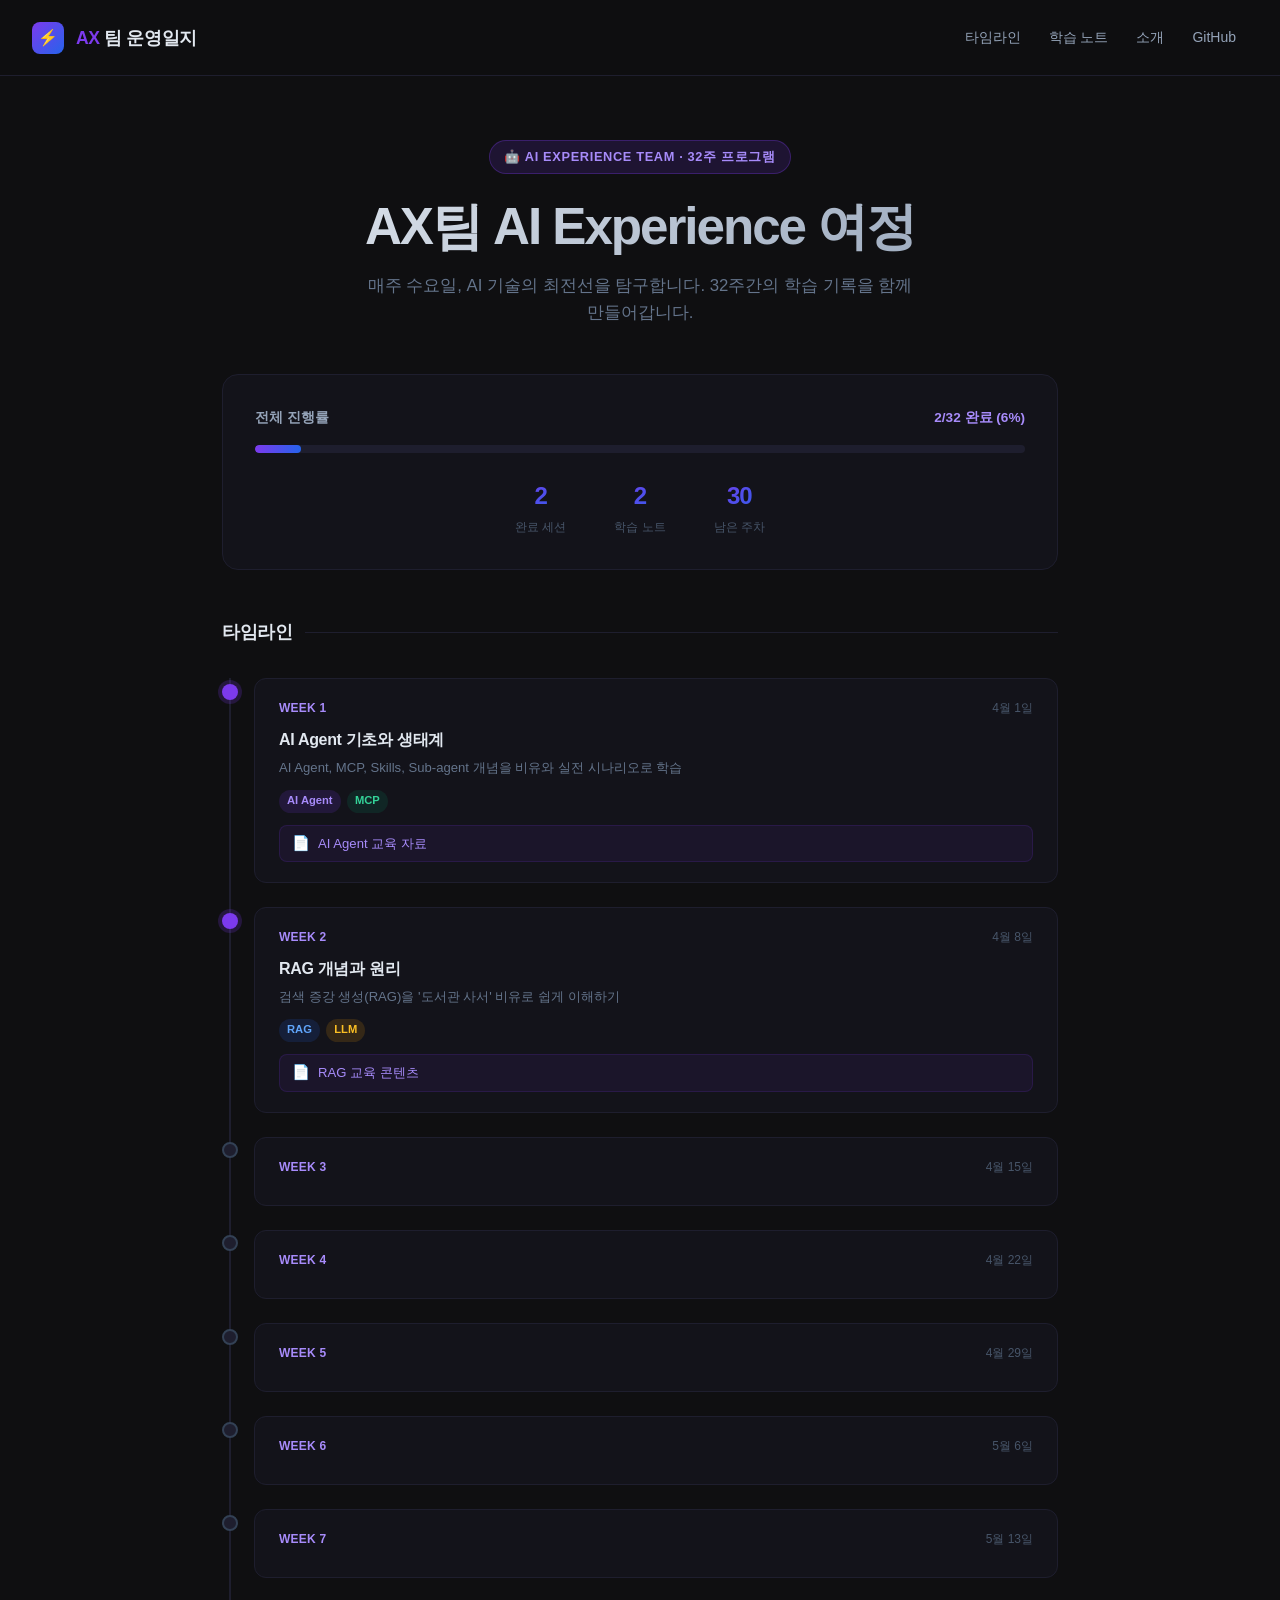
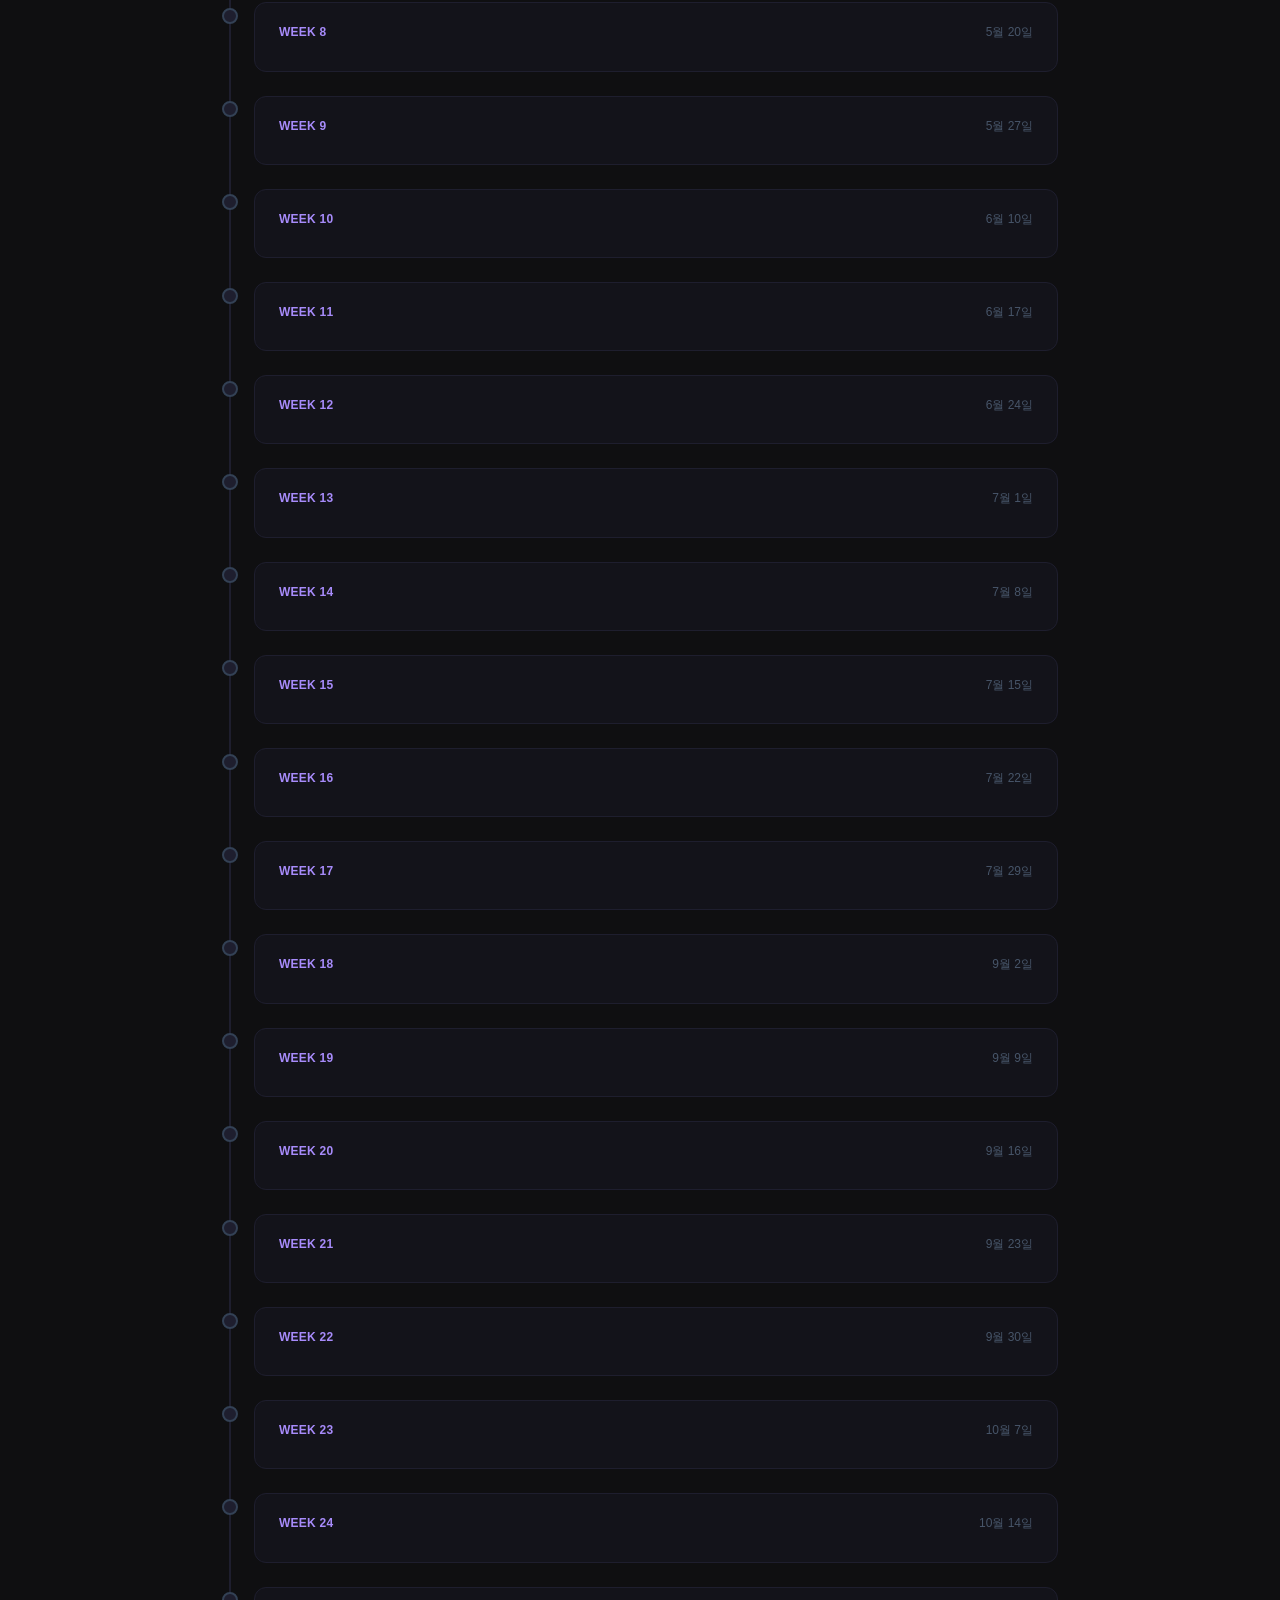
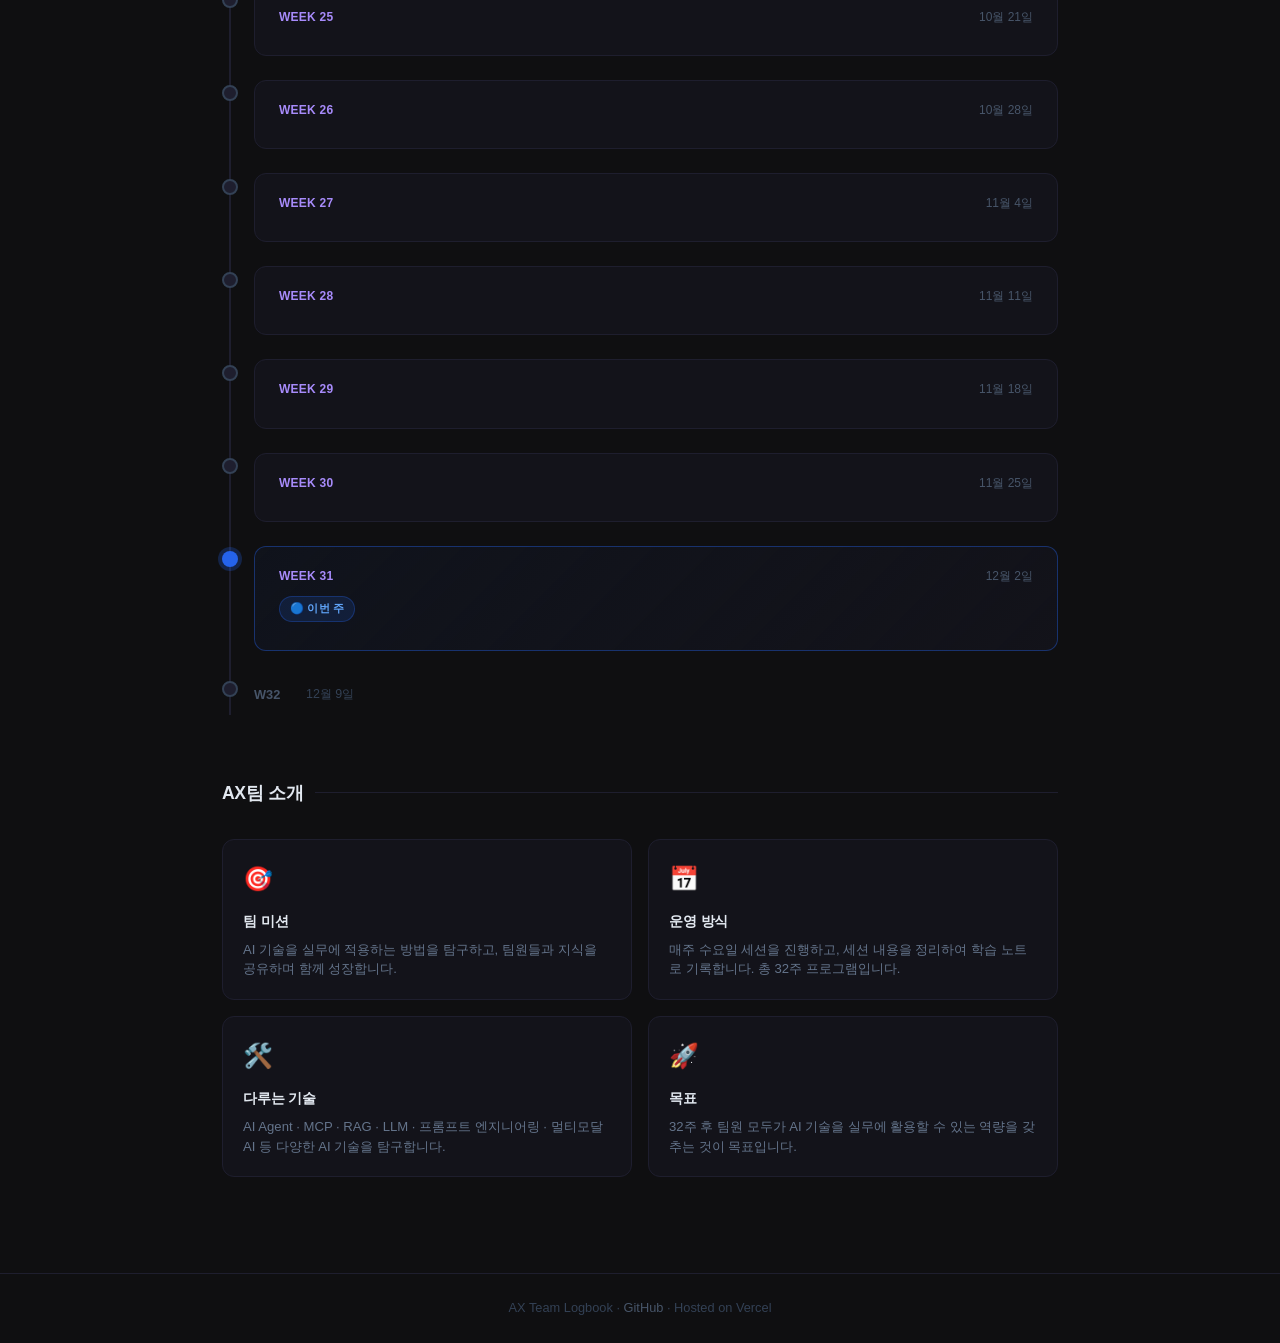
==== index.html @ 59614849 "AX팀 운영일지 - 32주 AI Experience 프로그램" ====
<!DOCTYPE html>
<html lang="ko">
<head>
  <meta charset="UTF-8" />
  <meta name="viewport" content="width=device-width, initial-scale=1.0" />

  <!-- Primary Meta Tags -->
  <title>AX팀 운영일지 | AI Experience Team</title>
  <meta name="title" content="AX팀 운영일지 | AI Experience Team" />
  <meta name="description" content="32주간의 AI 기술 탐구 여정. 매주 수요일, AI Agent, MCP, RAG, LLM 등 AI 기술의 최전선을 탐구합니다." />
  <meta name="keywords" content="AI, Agent, MCP, RAG, LLM, AI Experience Team, AX팀, 운영일지, 세션, 학습노트, 인공지능" />
  <meta name="author" content="AX Team" />
  <meta name="robots" content="index, follow" />
  <link rel="canonical" href="https://ax-team-logbook.vercel.app/" />

  <!-- Open Graph / Facebook -->
  <meta property="og:type" content="website" />
  <meta property="og:url" content="https://ax-team-logbook.vercel.app/" />
  <meta property="og:title" content="AX팀 운영일지 | AI Experience Team" />
  <meta property="og:description" content="32주간의 AI 기술 탐구 여정. 매주 수요일, AI Agent, MCP, RAG, LLM 등 AI 기술의 최전선을 탐구합니다." />
  <meta property="og:image" content="https://ax-team-logbook.vercel.app/og-image.png" />
  <meta property="og:site_name" content="AX팀 운영일지" />
  <meta property="og:locale" content="ko_KR" />

  <!-- Twitter -->
  <meta name="twitter:card" content="summary_large_image" />
  <meta name="twitter:url" content="https://ax-team-logbook.vercel.app/" />
  <meta name="twitter:title" content="AX팀 운영일지 | AI Experience Team" />
  <meta name="twitter:description" content="32주간의 AI 기술 탐구 여정. 매주 수요일, AI Agent, MCP, RAG, LLM 등 AI 기술의 최전선을 탐구합니다." />
  <meta name="twitter:image" content="https://ax-team-logbook.vercel.app/og-image.png" />

  <!-- Additional SEO -->
  <meta name="theme-color" content="#7c3aed" />
  <link rel="icon" type="image/png" sizes="32x32" href="/favicon-32x32.png" />
  <link rel="icon" type="image/png" sizes="16x16" href="/favicon-16x16.png" />
  <link rel="apple-touch-icon" sizes="180x180" href="/apple-touch-icon.png" />
  <link rel="manifest" href="/site.webmanifest" />

  <!-- Structured Data (JSON-LD) -->
  <script type="application/ld+json">
  {
    "@context": "https://schema.org",
    "@type": "WebSite",
    "name": "AX팀 운영일지",
    "alternateName": "AX Team Logbook",
    "url": "https://ax-team-logbook.vercel.app/",
    "description": "32주간의 AI 기술 탐구 여정. 매주 수요일, AI 기술의 최전선을 탐구합니다.",
    "inLanguage": "ko",
    "publisher": {
      "@type": "Organization",
      "name": "AX Team",
      "url": "https://ax-team-logbook.vercel.app/"
    }
  }
  </script>

  <script type="application/ld+json">
  {
    "@context": "https://schema.org",
    "@type": "Blog",
    "name": "AX팀 운영일지",
    "description": "32주간의 AI 기술 탐구 여정",
    "url": "https://ax-team-logbook.vercel.app/",
    "inLanguage": "ko",
    "blogPost": [
      {
        "@type": "BlogPosting",
        "headline": "AI Agent, MCP, Skills, Sub-agent 개념",
        "datePublished": "2026-04-01",
        "description": "비유와 실전 시나리오로 배우는 AI 에이전트 생태계",
        "url": "https://ax-team-logbook.vercel.app/week-1/ai-agent-guide",
        "keywords": "AI Agent, MCP, Skills, Sub-agent"
      },
      {
        "@type": "BlogPosting",
        "headline": "RAG (검색 증강 생성) 개념과 원리",
        "datePublished": "2026-04-08",
        "description": "도서관 사서 비유로 풀어보는 검색 증강 생성의 모든 것",
        "url": "https://ax-team-logbook.vercel.app/week-2/rag-guide",
        "keywords": "RAG, 검색증강생성, AI, LLM"
      }
    ]
  }
  </script>

  <!-- Preconnect to external domains for performance -->
  <link rel="preconnect" href="https://fonts.googleapis.com">
  <link rel="preconnect" href="https://fonts.gstatic.com" crossorigin>

  <!-- External Stylesheet -->
  <link rel="stylesheet" href="/styles.css">

  <!-- Weeks Data -->
  <script src="/data/weeks.js"></script>
</head>
<body>

  <header>
    <a href="/" class="logo">
      <div class="logo-icon">⚡</div>
      <span class="logo-text"><span>AX</span> 팀 운영일지</span>
    </a>
    <nav>
      <a href="#timeline">타임라인</a>
      <a href="study-notes.html">학습 노트</a>
      <a href="#about">소개</a>
      <a href="https://github.com/parkarck/ax-team-logbook" target="_blank" rel="noopener">GitHub</a>
    </nav>
  </header>

  <div class="hero">
    <div class="hero-badge">
      🤖 AI Experience Team · 32주 프로그램
    </div>
    <h1>AX팀 AI Experience 여정</h1>
    <p>매주 수요일, AI 기술의 최전선을 탐구합니다. 32주간의 학습 기록을 함께 만들어갑니다.</p>
  </div>

  <!-- Progress -->
  <div class="progress-section">
    <div class="progress-card">
      <div class="progress-header">
        <span class="progress-label">전체 진행률</span>
        <span class="progress-count" id="progressText">0/32 완료</span>
      </div>
      <div class="progress-bar">
        <div class="progress-fill" id="progressFill" style="width: 0%"></div>
      </div>
      <div class="progress-stats">
        <div class="stat">
          <div class="stat-number" id="statCompleted">0</div>
          <div class="stat-label">완료 세션</div>
        </div>
        <div class="stat">
          <div class="stat-number" id="statNotes">0</div>
          <div class="stat-label">학습 노트</div>
        </div>
        <div class="stat">
          <div class="stat-number" id="statRemaining">32</div>
          <div class="stat-label">남은 주차</div>
        </div>
      </div>
    </div>
  </div>

  <main>
    <div id="timeline" class="section-header">
      <h2>타임라인</h2>
      <div class="section-divider"></div>
    </div>

    <div class="timeline" id="timelineContainer">
      <!-- JS로 동적 렌더링 -->
    </div>

    <div id="about" class="section-header" style="margin-top: 4rem;">
      <h2>AX팀 소개</h2>
      <div class="section-divider"></div>
    </div>

    <div class="about-grid">
      <div class="about-card">
        <div class="about-card-icon">🎯</div>
        <h3>팀 미션</h3>
        <p>AI 기술을 실무에 적용하는 방법을 탐구하고, 팀원들과 지식을 공유하며 함께 성장합니다.</p>
      </div>
      <div class="about-card">
        <div class="about-card-icon">📅</div>
        <h3>운영 방식</h3>
        <p>매주 수요일 세션을 진행하고, 세션 내용을 정리하여 학습 노트로 기록합니다. 총 32주 프로그램입니다.</p>
      </div>
      <div class="about-card">
        <div class="about-card-icon">🛠️</div>
        <h3>다루는 기술</h3>
        <p>AI Agent · MCP · RAG · LLM · 프롬프트 엔지니어링 · 멀티모달 AI 등 다양한 AI 기술을 탐구합니다.</p>
      </div>
      <div class="about-card">
        <div class="about-card-icon">🚀</div>
        <h3>목표</h3>
        <p>32주 후 팀원 모두가 AI 기술을 실무에 활용할 수 있는 역량을 갖추는 것이 목표입니다.</p>
      </div>
    </div>
  </main>

  <footer>
    <p>
      AX Team Logbook &middot;
      <a href="https://github.com/parkarck/ax-team-logbook" target="_blank" rel="noopener">GitHub</a>
      &middot; Hosted on Vercel
    </p>
  </footer>

  <script>
    (function() {
      const today = new Date();
      today.setHours(0, 0, 0, 0);

      const TAG_CLASSES = {
        'AI Agent': 'tag-ai',
        'MCP': 'tag-mcp',
        'RAG': 'tag-rag',
        'LLM': 'tag-llm'
      };

      function getWeekStatus(week) {
        const weekDate = new Date(week.date + 'T00:00:00');
        const weekEnd = new Date(weekDate);
        weekEnd.setDate(weekEnd.getDate() + 6);

        if (week.contents && week.contents.length > 0) return 'completed';
        if (today >= weekDate && today <= weekEnd) return 'current';
        if (today > weekEnd) return 'past';
        return 'upcoming';
      }

      function formatDate(dateStr) {
        const d = new Date(dateStr + 'T00:00:00');
        const month = d.getMonth() + 1;
        const day = d.getDate();
        return `${month}월 ${day}일`;
      }

      function renderTimeline() {
        const container = document.getElementById('timelineContainer');
        let html = '';
        let completedCount = 0;
        let notesCount = 0;

        WEEKS_DATA.forEach(function(week) {
          const status = getWeekStatus(week);
          if (status === 'completed') {
            completedCount++;
            notesCount += week.contents.length;
          }

          if (status === 'completed' || status === 'current' || status === 'past') {
            html += renderFullCard(week, status);
          } else {
            html += renderMinimalCard(week);
          }
        });

        container.innerHTML = html;

        // Update progress
        const pct = Math.round((completedCount / 32) * 100);
        document.getElementById('progressFill').style.width = pct + '%';
        document.getElementById('progressText').textContent = completedCount + '/32 완료 (' + pct + '%)';
        document.getElementById('statCompleted').textContent = completedCount;
        document.getElementById('statNotes').textContent = notesCount;
        document.getElementById('statRemaining').textContent = 32 - completedCount;
      }

      function renderFullCard(week, status) {
        const dotClass = status === 'completed' ? 'timeline-dot-completed'
                       : status === 'current' ? 'timeline-dot-current'
                       : 'timeline-dot-upcoming';
        const cardClass = status === 'completed' ? 'timeline-card-completed'
                        : status === 'current' ? 'timeline-card-current'
                        : '';

        let tagsHtml = '';
        if (week.tags) {
          tagsHtml = '<div class="card-tags">';
          week.tags.forEach(function(tag) {
            const cls = TAG_CLASSES[tag] || 'tag-default';
            tagsHtml += '<span class="tag ' + cls + '">' + tag + '</span>';
          });
          tagsHtml += '</div>';
        }

        let contentsHtml = '';
        if (week.contents && week.contents.length > 0) {
          contentsHtml = '<div class="card-contents">';
          week.contents.forEach(function(c) {
            const href = c.htmlPath || c.path || '#';
            contentsHtml += '<a href="' + href + '" class="content-link">' +
              '<span class="content-link-icon">📄</span>' +
              c.title +
              '</a>';
          });
          contentsHtml += '</div>';
        }

        let currentBadge = '';
        if (status === 'current') {
          currentBadge = '<span class="current-badge">🔵 이번 주</span>';
        }

        const title = week.title || '';
        const desc = week.description || '';
        const hasContent = title || desc || (week.contents && week.contents.length > 0);

        return '<div class="timeline-item">' +
          '<div class="timeline-dot ' + dotClass + '"></div>' +
          '<div class="timeline-card ' + cardClass + '">' +
            '<div class="card-header">' +
              '<span class="card-week-label">WEEK ' + week.week + '</span>' +
              '<span class="card-date">' + formatDate(week.date) + '</span>' +
            '</div>' +
            (currentBadge ? '<div style="margin-bottom:0.5rem">' + currentBadge + '</div>' : '') +
            (title ? '<div class="card-title">' + title + '</div>' : '') +
            (desc ? '<div class="card-desc">' + desc + '</div>' : '') +
            tagsHtml +
            contentsHtml +
          '</div>' +
        '</div>';
      }

      function renderMinimalCard(week) {
        return '<div class="timeline-item">' +
          '<div class="timeline-dot timeline-dot-upcoming"></div>' +
          '<div class="timeline-upcoming-minimal">' +
            '<span class="upcoming-week">W' + week.week + '</span>' +
            '<span class="upcoming-date">' + formatDate(week.date) + '</span>' +
          '</div>' +
        '</div>';
      }

      renderTimeline();
    })();
  </script>

</body>
</html>
---- styles.css ----
/* AX팀 운영일지 - Main Stylesheet */
* { margin: 0; padding: 0; box-sizing: border-box; }

body {
  font-family: -apple-system, BlinkMacSystemFont, 'Segoe UI', 'Noto Sans KR', sans-serif;
  background: #0f0f11;
  color: #e2e8f0;
  line-height: 1.6;
  min-height: 100vh;
}

/* Header */
header {
  border-bottom: 1px solid #1e1e2e;
  padding: 1.25rem 2rem;
  display: flex;
  align-items: center;
  justify-content: space-between;
  position: sticky;
  top: 0;
  background: rgba(15, 15, 17, 0.92);
  backdrop-filter: blur(12px);
  z-index: 100;
}

.logo {
  display: flex;
  align-items: center;
  gap: 0.75rem;
  text-decoration: none;
  color: inherit;
}

.logo-icon {
  width: 32px;
  height: 32px;
  background: linear-gradient(135deg, #7c3aed, #2563eb);
  border-radius: 8px;
  display: flex;
  align-items: center;
  justify-content: center;
  font-size: 16px;
}

.logo-text {
  font-size: 1.1rem;
  font-weight: 700;
  letter-spacing: -0.02em;
}

.logo-text span {
  color: #7c3aed;
}

nav {
  display: flex;
  align-items: center;
  gap: 0.25rem;
}

nav a {
  color: #94a3b8;
  text-decoration: none;
  font-size: 0.875rem;
  padding: 0.4rem 0.75rem;
  border-radius: 6px;
  transition: all 0.2s;
}

nav a:hover {
  color: #e2e8f0;
  background: rgba(124, 58, 237, 0.1);
}

/* Hero */
.hero {
  max-width: 900px;
  margin: 4rem auto 3rem;
  padding: 0 2rem;
  text-align: center;
}

.hero-badge {
  display: inline-flex;
  align-items: center;
  gap: 0.5rem;
  background: rgba(124, 58, 237, 0.15);
  border: 1px solid rgba(124, 58, 237, 0.3);
  color: #a78bfa;
  font-size: 0.8rem;
  font-weight: 600;
  padding: 0.35rem 0.9rem;
  border-radius: 100px;
  margin-bottom: 1.5rem;
  letter-spacing: 0.05em;
  text-transform: uppercase;
}

.hero h1 {
  font-size: clamp(2rem, 5vw, 3.2rem);
  font-weight: 800;
  letter-spacing: -0.04em;
  line-height: 1.15;
  margin-bottom: 1rem;
  background: linear-gradient(135deg, #e2e8f0 0%, #94a3b8 100%);
  -webkit-background-clip: text;
  -webkit-text-fill-color: transparent;
  background-clip: text;
}

.hero p {
  font-size: 1.05rem;
  color: #64748b;
  max-width: 560px;
  margin: 0 auto 2rem;
}

/* Progress Section */
.progress-section {
  max-width: 900px;
  margin: 0 auto 3rem;
  padding: 0 2rem;
}

.progress-card {
  background: #13131a;
  border: 1px solid #1e1e2e;
  border-radius: 16px;
  padding: 2rem;
}

.progress-header {
  display: flex;
  justify-content: space-between;
  align-items: center;
  margin-bottom: 1rem;
}

.progress-label {
  font-size: 0.85rem;
  font-weight: 600;
  color: #94a3b8;
}

.progress-count {
  font-size: 0.85rem;
  font-weight: 700;
  color: #a78bfa;
}

.progress-bar {
  width: 100%;
  height: 8px;
  background: #1e1e2e;
  border-radius: 100px;
  overflow: hidden;
  margin-bottom: 1.5rem;
}

.progress-fill {
  height: 100%;
  background: linear-gradient(90deg, #7c3aed, #2563eb);
  border-radius: 100px;
  transition: width 0.6s ease;
}

.progress-stats {
  display: flex;
  justify-content: center;
  gap: 3rem;
}

.stat {
  text-align: center;
}

.stat-number {
  font-size: 1.5rem;
  font-weight: 800;
  letter-spacing: -0.04em;
  background: linear-gradient(135deg, #7c3aed, #2563eb);
  -webkit-background-clip: text;
  -webkit-text-fill-color: transparent;
  background-clip: text;
}

.stat-label {
  font-size: 0.75rem;
  color: #475569;
  margin-top: 0.15rem;
}

/* Content */
main {
  max-width: 900px;
  margin: 0 auto;
  padding: 0 2rem 6rem;
}

.section-header {
  display: flex;
  align-items: center;
  gap: 0.75rem;
  margin-bottom: 2rem;
}

.section-header h2 {
  font-size: 1.1rem;
  font-weight: 700;
  letter-spacing: -0.02em;
  white-space: nowrap;
}

.section-divider {
  flex: 1;
  height: 1px;
  background: #1e1e2e;
}

/* Timeline */
.timeline {
  position: relative;
  padding-left: 2rem;
}

.timeline::before {
  content: '';
  position: absolute;
  left: 7px;
  top: 0;
  bottom: 0;
  width: 2px;
  background: #1e1e2e;
}

.timeline-item {
  position: relative;
  padding-bottom: 1.5rem;
}

.timeline-item:last-child {
  padding-bottom: 0;
}

/* Timeline dot */
.timeline-dot {
  position: absolute;
  left: -2rem;
  top: 0.35rem;
  width: 16px;
  height: 16px;
  border-radius: 50%;
  z-index: 2;
  display: flex;
  align-items: center;
  justify-content: center;
}

.timeline-dot-completed {
  background: #7c3aed;
  box-shadow: 0 0 0 4px rgba(124, 58, 237, 0.2);
}

.timeline-dot-current {
  background: #2563eb;
  box-shadow: 0 0 0 4px rgba(37, 99, 235, 0.25);
  animation: pulse 2s ease-in-out infinite;
}

.timeline-dot-upcoming {
  background: #1e1e2e;
  border: 2px solid #334155;
}

@keyframes pulse {
  0%, 100% { box-shadow: 0 0 0 4px rgba(37, 99, 235, 0.25); }
  50% { box-shadow: 0 0 0 8px rgba(37, 99, 235, 0.1); }
}

/* Timeline content cards */
.timeline-card {
  background: #13131a;
  border: 1px solid #1e1e2e;
  border-radius: 12px;
  padding: 1.25rem 1.5rem;
  transition: all 0.2s;
  position: relative;
  overflow: hidden;
}

.timeline-card::before {
  content: '';
  position: absolute;
  inset: 0;
  background: linear-gradient(135deg, rgba(124, 58, 237, 0.04), transparent);
  opacity: 0;
  transition: opacity 0.2s;
  pointer-events: none;
}

.timeline-card-completed:hover {
  border-color: rgba(124, 58, 237, 0.4);
  transform: translateY(-1px);
}

.timeline-card-completed:hover::before {
  opacity: 1;
}

.timeline-card-current {
  border-color: rgba(37, 99, 235, 0.4);
  background: linear-gradient(135deg, rgba(37, 99, 235, 0.05), #13131a);
}

.timeline-card-upcoming {
  background: rgba(19, 19, 26, 0.5);
  border-color: rgba(30, 30, 46, 0.5);
}

/* Card header */
.card-header {
  display: flex;
  align-items: center;
  justify-content: space-between;
  margin-bottom: 0.5rem;
}

.card-week-label {
  font-size: 0.75rem;
  font-weight: 700;
  color: #a78bfa;
  letter-spacing: 0.02em;
}

.card-date {
  font-size: 0.75rem;
  color: #475569;
}

.card-title {
  font-size: 1rem;
  font-weight: 600;
  letter-spacing: -0.02em;
  margin-bottom: 0.3rem;
}

.card-desc {
  font-size: 0.82rem;
  color: #64748b;
  margin-bottom: 0.75rem;
}

.card-tags {
  display: flex;
  gap: 0.4rem;
  margin-bottom: 0.75rem;
}

.tag {
  font-size: 0.7rem;
  padding: 0.15rem 0.5rem;
  border-radius: 100px;
  font-weight: 600;
}

.tag-ai { background: rgba(124, 58, 237, 0.15); color: #a78bfa; }
.tag-rag { background: rgba(37, 99, 235, 0.15); color: #60a5fa; }
.tag-mcp { background: rgba(5, 150, 105, 0.15); color: #34d399; }
.tag-llm { background: rgba(245, 158, 11, 0.15); color: #fbbf24; }
.tag-default { background: rgba(100, 116, 139, 0.15); color: #94a3b8; }

/* Content links */
.card-contents {
  display: flex;
  flex-direction: column;
  gap: 0.4rem;
}

.content-link {
  display: inline-flex;
  align-items: center;
  gap: 0.5rem;
  font-size: 0.82rem;
  font-weight: 500;
  color: #a78bfa;
  text-decoration: none;
  padding: 0.4rem 0.75rem;
  background: rgba(124, 58, 237, 0.08);
  border: 1px solid rgba(124, 58, 237, 0.15);
  border-radius: 8px;
  transition: all 0.15s;
}

.content-link:hover {
  background: rgba(124, 58, 237, 0.15);
  border-color: rgba(124, 58, 237, 0.3);
  transform: translateX(2px);
}

.content-link-icon {
  font-size: 0.9rem;
}

/* Current week badge */
.current-badge {
  display: inline-flex;
  align-items: center;
  gap: 0.3rem;
  font-size: 0.7rem;
  font-weight: 700;
  color: #60a5fa;
  background: rgba(37, 99, 235, 0.15);
  border: 1px solid rgba(37, 99, 235, 0.3);
  padding: 0.2rem 0.6rem;
  border-radius: 100px;
  letter-spacing: 0.03em;
}

/* Upcoming minimal card */
.timeline-upcoming-minimal {
  display: flex;
  align-items: center;
  gap: 0.75rem;
  padding: 0.6rem 0;
}

.upcoming-week {
  font-size: 0.8rem;
  font-weight: 600;
  color: #475569;
  min-width: 2.5rem;
}

.upcoming-date {
  font-size: 0.78rem;
  color: #334155;
}

/* About section */
.about-grid {
  display: grid;
  grid-template-columns: 1fr 1fr;
  gap: 1rem;
  margin-top: 0.5rem;
}

.about-card {
  background: #13131a;
  border: 1px solid #1e1e2e;
  border-radius: 12px;
  padding: 1.25rem;
}

.about-card-icon {
  font-size: 1.5rem;
  margin-bottom: 0.75rem;
}

.about-card h3 {
  font-size: 0.9rem;
  font-weight: 700;
  margin-bottom: 0.4rem;
  letter-spacing: -0.01em;
}

.about-card p {
  font-size: 0.82rem;
  color: #64748b;
  line-height: 1.5;
}

/* Footer */
footer {
  border-top: 1px solid #1e1e2e;
  padding: 1.5rem 2rem;
  text-align: center;
  color: #334155;
  font-size: 0.8rem;
}

footer a {
  color: #475569;
  text-decoration: none;
  transition: color 0.2s;
}

footer a:hover { color: #94a3b8; }

/* Responsive */
@media (max-width: 640px) {
  header {
    padding: 1rem 1.25rem;
  }

  nav a {
    font-size: 0.8rem;
    padding: 0.3rem 0.5rem;
  }

  .hero {
    margin: 3rem auto 2rem;
    padding: 0 1.25rem;
  }

  .progress-section {
    padding: 0 1.25rem;
  }

  .progress-stats {
    gap: 1.5rem;
  }

  main {
    padding: 0 1.25rem 4rem;
  }

  .timeline {
    padding-left: 1.75rem;
  }

  .about-grid {
    grid-template-columns: 1fr;
  }
}
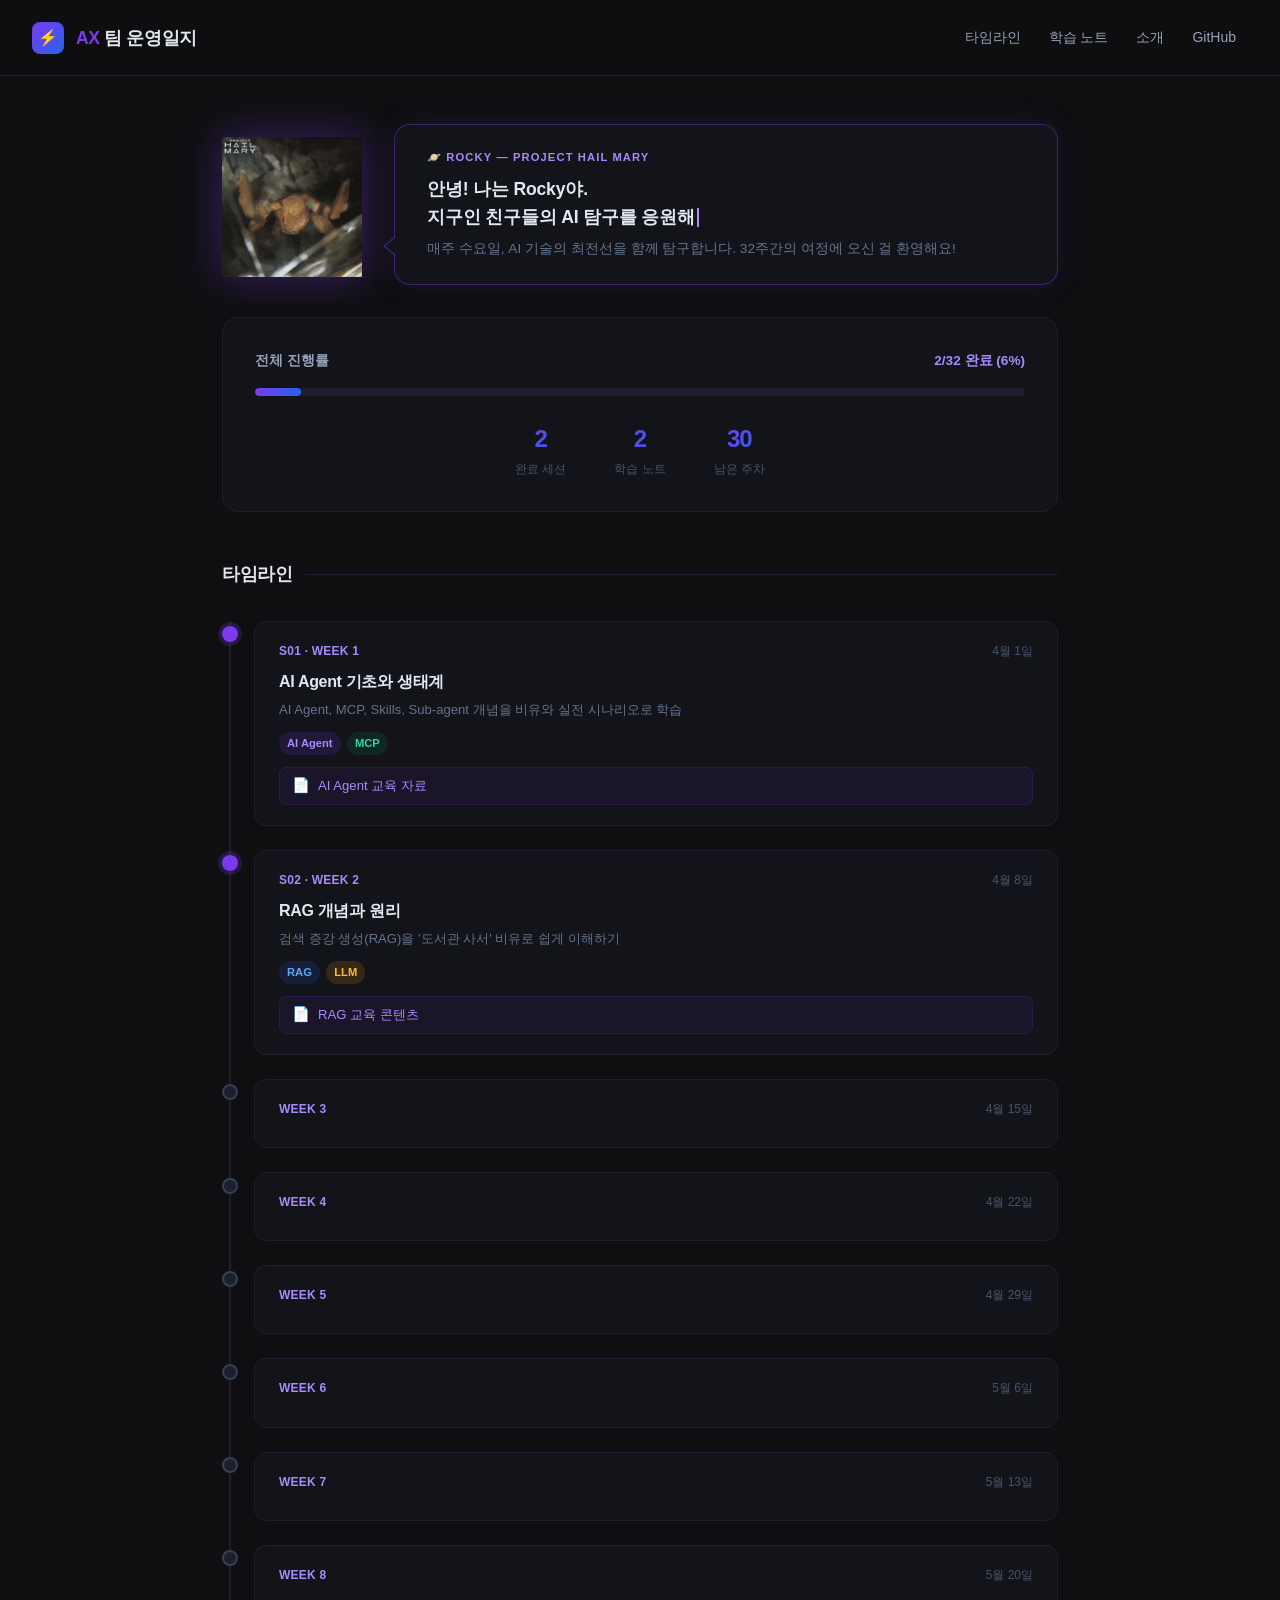
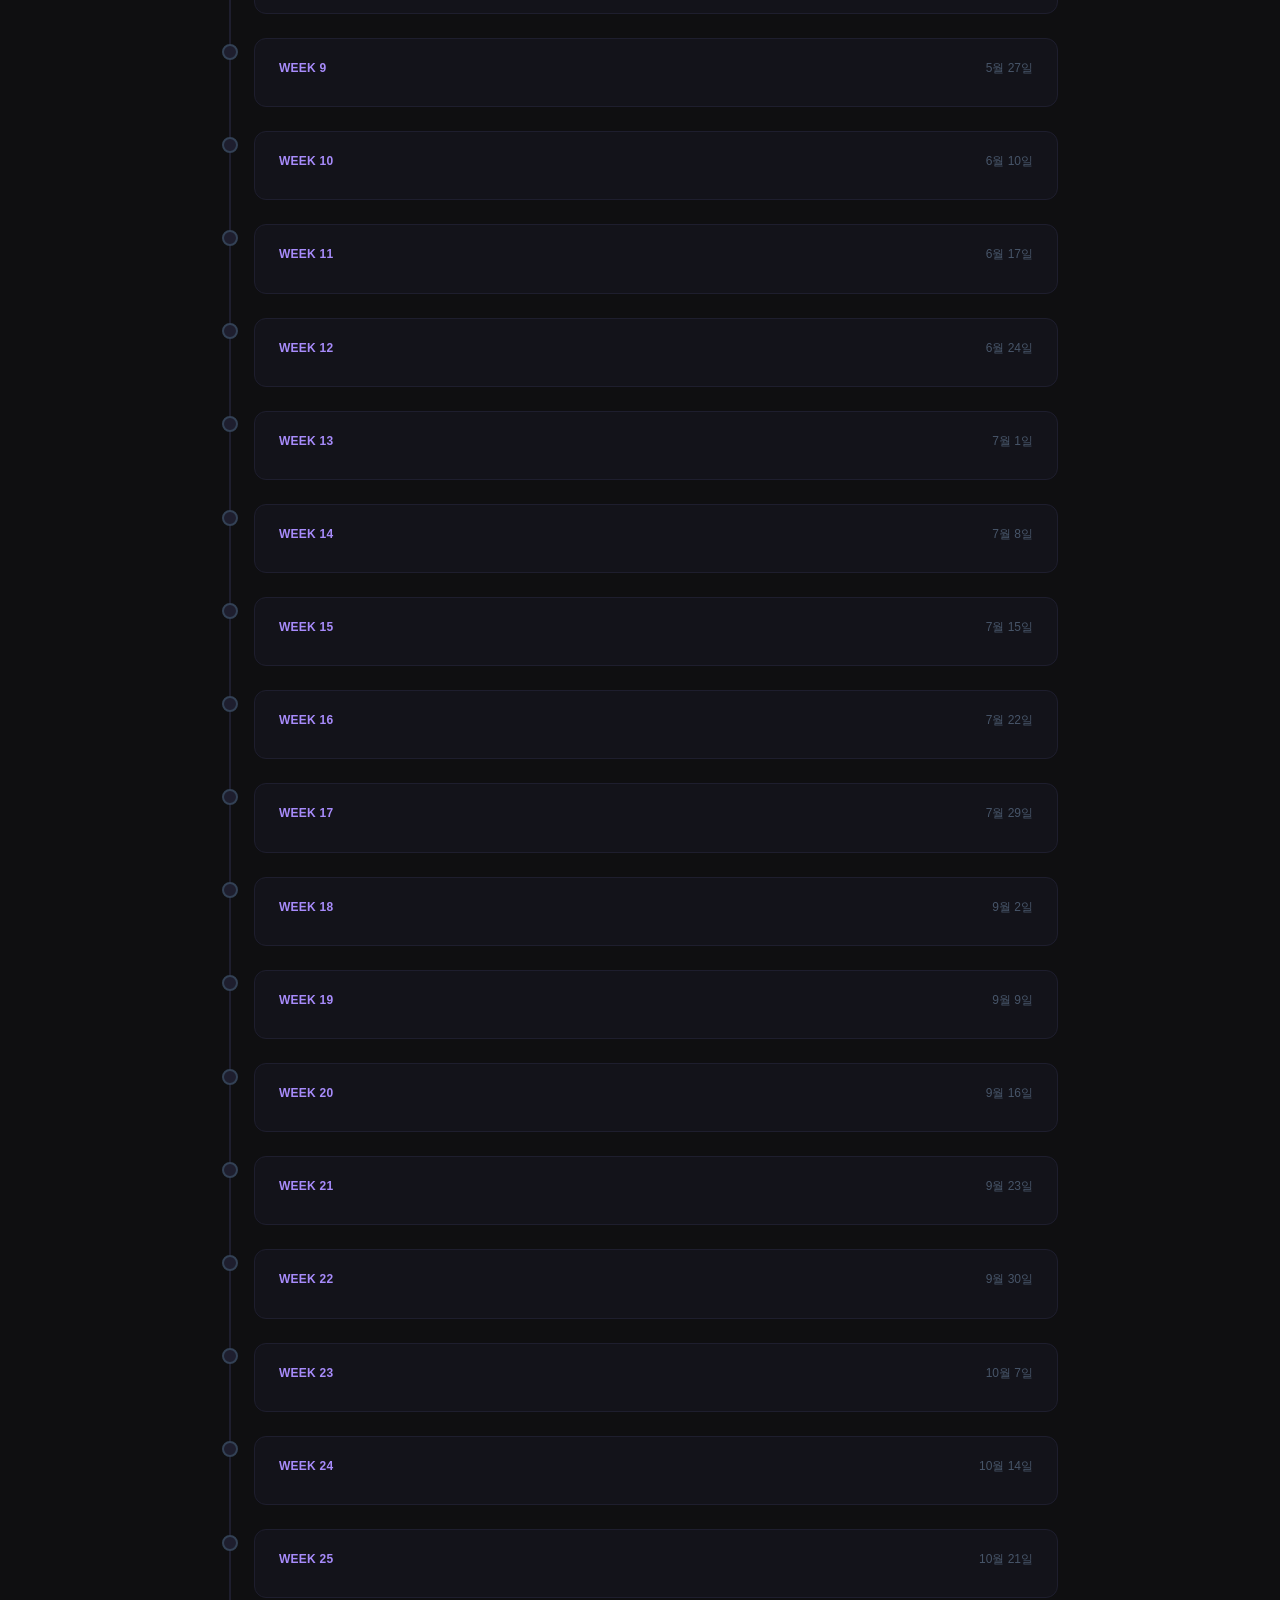
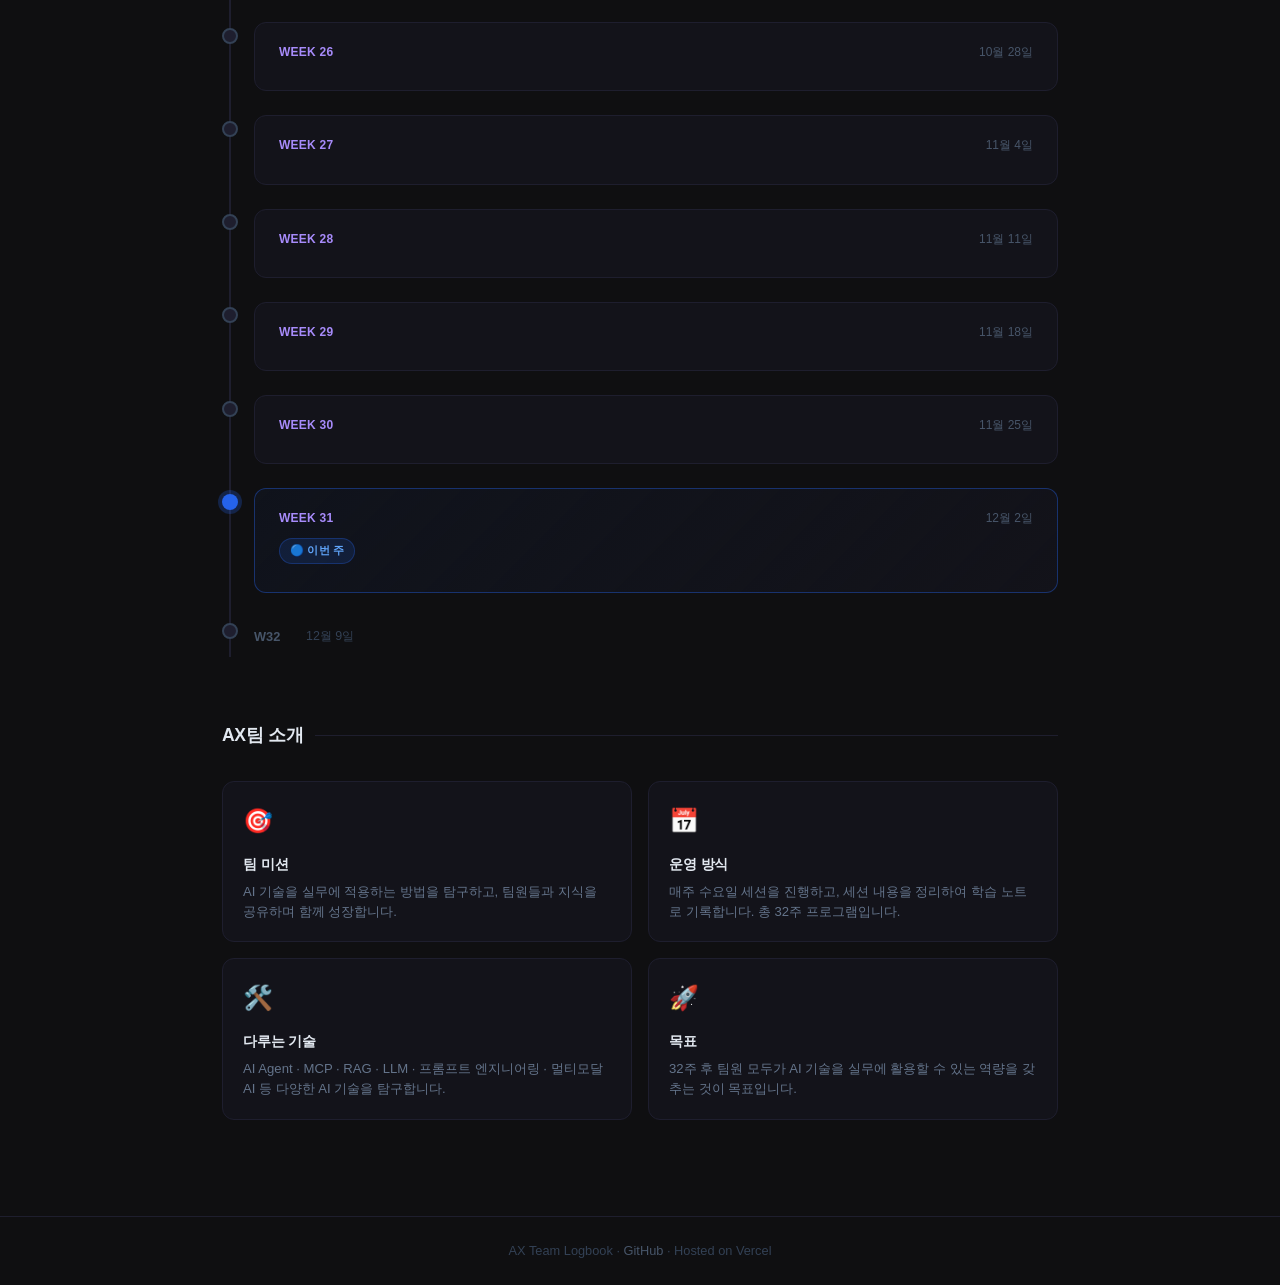
==== commit 18064020: "feat: Add Rocky hero section with typewriter effect and fix session numbering - Add Rocky character " ====
--- a/index.html
+++ b/index.html
@@ -1,97 +1,145 @@
 <!DOCTYPE html>
+<!-- AX팀 운영일지 v2 -->
 <html lang="ko">
 <head>
   <meta charset="UTF-8" />
   <meta name="viewport" content="width=device-width, initial-scale=1.0" />
-
-  <!-- Primary Meta Tags -->
   <title>AX팀 운영일지 | AI Experience Team</title>
-  <meta name="title" content="AX팀 운영일지 | AI Experience Team" />
   <meta name="description" content="32주간의 AI 기술 탐구 여정. 매주 수요일, AI Agent, MCP, RAG, LLM 등 AI 기술의 최전선을 탐구합니다." />
-  <meta name="keywords" content="AI, Agent, MCP, RAG, LLM, AI Experience Team, AX팀, 운영일지, 세션, 학습노트, 인공지능" />
-  <meta name="author" content="AX Team" />
-  <meta name="robots" content="index, follow" />
+  <meta name="theme-color" content="#7c3aed" />
   <link rel="canonical" href="https://ax-team-logbook.vercel.app/" />
-
-  <!-- Open Graph / Facebook -->
-  <meta property="og:type" content="website" />
-  <meta property="og:url" content="https://ax-team-logbook.vercel.app/" />
-  <meta property="og:title" content="AX팀 운영일지 | AI Experience Team" />
-  <meta property="og:description" content="32주간의 AI 기술 탐구 여정. 매주 수요일, AI Agent, MCP, RAG, LLM 등 AI 기술의 최전선을 탐구합니다." />
-  <meta property="og:image" content="https://ax-team-logbook.vercel.app/og-image.png" />
-  <meta property="og:site_name" content="AX팀 운영일지" />
-  <meta property="og:locale" content="ko_KR" />
-
-  <!-- Twitter -->
-  <meta name="twitter:card" content="summary_large_image" />
-  <meta name="twitter:url" content="https://ax-team-logbook.vercel.app/" />
-  <meta name="twitter:title" content="AX팀 운영일지 | AI Experience Team" />
-  <meta name="twitter:description" content="32주간의 AI 기술 탐구 여정. 매주 수요일, AI Agent, MCP, RAG, LLM 등 AI 기술의 최전선을 탐구합니다." />
-  <meta name="twitter:image" content="https://ax-team-logbook.vercel.app/og-image.png" />
-
-  <!-- Additional SEO -->
-  <meta name="theme-color" content="#7c3aed" />
-  <link rel="icon" type="image/png" sizes="32x32" href="/favicon-32x32.png" />
-  <link rel="icon" type="image/png" sizes="16x16" href="/favicon-16x16.png" />
-  <link rel="apple-touch-icon" sizes="180x180" href="/apple-touch-icon.png" />
-  <link rel="manifest" href="/site.webmanifest" />
-
-  <!-- Structured Data (JSON-LD) -->
-  <script type="application/ld+json">
-  {
-    "@context": "https://schema.org",
-    "@type": "WebSite",
-    "name": "AX팀 운영일지",
-    "alternateName": "AX Team Logbook",
-    "url": "https://ax-team-logbook.vercel.app/",
-    "description": "32주간의 AI 기술 탐구 여정. 매주 수요일, AI 기술의 최전선을 탐구합니다.",
-    "inLanguage": "ko",
-    "publisher": {
-      "@type": "Organization",
-      "name": "AX Team",
-      "url": "https://ax-team-logbook.vercel.app/"
-    }
-  }
-  </script>
-
-  <script type="application/ld+json">
-  {
-    "@context": "https://schema.org",
-    "@type": "Blog",
-    "name": "AX팀 운영일지",
-    "description": "32주간의 AI 기술 탐구 여정",
-    "url": "https://ax-team-logbook.vercel.app/",
-    "inLanguage": "ko",
-    "blogPost": [
-      {
-        "@type": "BlogPosting",
-        "headline": "AI Agent, MCP, Skills, Sub-agent 개념",
-        "datePublished": "2026-04-01",
-        "description": "비유와 실전 시나리오로 배우는 AI 에이전트 생태계",
-        "url": "https://ax-team-logbook.vercel.app/week-1/ai-agent-guide",
-        "keywords": "AI Agent, MCP, Skills, Sub-agent"
-      },
-      {
-        "@type": "BlogPosting",
-        "headline": "RAG (검색 증강 생성) 개념과 원리",
-        "datePublished": "2026-04-08",
-        "description": "도서관 사서 비유로 풀어보는 검색 증강 생성의 모든 것",
-        "url": "https://ax-team-logbook.vercel.app/week-2/rag-guide",
-        "keywords": "RAG, 검색증강생성, AI, LLM"
-      }
-    ]
-  }
-  </script>
-
-  <!-- Preconnect to external domains for performance -->
-  <link rel="preconnect" href="https://fonts.googleapis.com">
-  <link rel="preconnect" href="https://fonts.gstatic.com" crossorigin>
-
-  <!-- External Stylesheet -->
   <link rel="stylesheet" href="/styles.css">
-
-  <!-- Weeks Data -->
   <script src="/data/weeks.js"></script>
+
+  <style>
+    /* Rocky Hero Section */
+    .rocky-hero {
+      max-width: 900px;
+      margin: 3rem auto 2rem;
+      padding: 0 2rem;
+      display: flex;
+      align-items: flex-end;
+      gap: 2rem;
+    }
+
+    .rocky-character {
+      flex-shrink: 0;
+      position: relative;
+    }
+
+    .rocky-gif {
+      width: 140px;
+      height: 140px;
+      object-fit: contain;
+      filter: drop-shadow(0 0 20px rgba(124, 58, 237, 0.4));
+      animation: rocky-float 3s ease-in-out infinite;
+    }
+
+    @keyframes rocky-float {
+      0%, 100% { transform: translateY(0px); }
+      50% { transform: translateY(-8px); }
+    }
+
+    .rocky-speech {
+      position: relative;
+      background: #13131a;
+      border: 1px solid rgba(124, 58, 237, 0.4);
+      border-radius: 16px;
+      padding: 1.5rem 2rem;
+      flex: 1;
+      box-shadow: 0 0 30px rgba(124, 58, 237, 0.1);
+    }
+
+    .rocky-speech::before {
+      content: '';
+      position: absolute;
+      left: -12px;
+      bottom: 28px;
+      width: 0;
+      height: 0;
+      border-top: 10px solid transparent;
+      border-bottom: 10px solid transparent;
+      border-right: 12px solid rgba(124, 58, 237, 0.4);
+    }
+
+    .rocky-speech::after {
+      content: '';
+      position: absolute;
+      left: -10px;
+      bottom: 29px;
+      width: 0;
+      height: 0;
+      border-top: 9px solid transparent;
+      border-bottom: 9px solid transparent;
+      border-right: 11px solid #13131a;
+    }
+
+    .rocky-name {
+      font-size: 0.7rem;
+      font-weight: 700;
+      color: #a78bfa;
+      letter-spacing: 0.1em;
+      text-transform: uppercase;
+      margin-bottom: 0.5rem;
+    }
+
+    .rocky-text {
+      font-size: 1.1rem;
+      font-weight: 600;
+      color: #e2e8f0;
+      line-height: 1.6;
+      letter-spacing: -0.01em;
+    }
+
+    .rocky-text .highlight {
+      color: #a78bfa;
+    }
+
+    .rocky-subtext {
+      font-size: 0.85rem;
+      color: #64748b;
+      margin-top: 0.5rem;
+      line-height: 1.5;
+    }
+
+    .cursor {
+      display: inline-block;
+      width: 2px;
+      height: 1.1em;
+      background: #a78bfa;
+      margin-left: 2px;
+      vertical-align: text-bottom;
+      animation: blink 1s step-end infinite;
+    }
+
+    @keyframes blink {
+      0%, 100% { opacity: 1; }
+      50% { opacity: 0; }
+    }
+
+    @media (max-width: 640px) {
+      .rocky-hero {
+        flex-direction: column;
+        align-items: center;
+        gap: 1rem;
+        margin: 2rem auto 1.5rem;
+        padding: 0 1.25rem;
+      }
+
+      .rocky-speech::before,
+      .rocky-speech::after {
+        left: 50%;
+        bottom: auto;
+        top: -12px;
+        transform: translateX(-50%) rotate(90deg);
+      }
+
+      .rocky-gif {
+        width: 110px;
+        height: 110px;
+      }
+    }
+  </style>
 </head>
 <body>
 
@@ -108,12 +156,16 @@
     </nav>
   </header>
 
-  <div class="hero">
-    <div class="hero-badge">
-      🤖 AI Experience Team · 32주 프로그램
-    </div>
-    <h1>AX팀 AI Experience 여정</h1>
-    <p>매주 수요일, AI 기술의 최전선을 탐구합니다. 32주간의 학습 기록을 함께 만들어갑니다.</p>
+  <!-- Rocky Hero -->
+  <div class="rocky-hero">
+    <div class="rocky-character">
+      <img src="/rocky.gif" alt="Rocky" class="rocky-gif" />
+    </div>
+    <div class="rocky-speech">
+      <div class="rocky-name">🪐 Rocky — Project Hail Mary</div>
+      <div class="rocky-text" id="rockyText"></div>
+      <div class="rocky-subtext">매주 수요일, AI 기술의 최전선을 함께 탐구합니다. 32주간의 여정에 오신 걸 환영해요!</div>
+    </div>
   </div>
 
   <!-- Progress -->
@@ -149,9 +201,7 @@
       <div class="section-divider"></div>
     </div>
 
-    <div class="timeline" id="timelineContainer">
-      <!-- JS로 동적 렌더링 -->
-    </div>
+    <div class="timeline" id="timelineContainer"></div>
 
     <div id="about" class="section-header" style="margin-top: 4rem;">
       <h2>AX팀 소개</h2>
@@ -191,22 +241,59 @@
   </footer>
 
   <script>
+    // Rocky 타이핑 효과
+    (function() {
+      const messages = [
+        '안녕! 나는 Rocky야. \n지구인 친구들의 AI 탐구를 응원해! 🌟',
+        '매주 수요일마다 새로운 AI 기술을 배우는 거, 나도 배우고 싶어!',
+        '32주 완주하면 나만큼 똑똑해질 수 있을지도? 같이 해보자! ✨',
+      ];
+      let msgIdx = 0;
+      let charIdx = 0;
+      let isDeleting = false;
+      const el = document.getElementById('rockyText');
+
+      function type() {
+        const current = messages[msgIdx];
+        if (!isDeleting) {
+          el.innerHTML = current.substring(0, charIdx + 1).replace(/\n/g, '<br>') + '<span class="cursor"></span>';
+          charIdx++;
+          if (charIdx === current.length) {
+            isDeleting = false;
+            setTimeout(function() { isDeleting = true; startTyping(); }, 2800);
+            return;
+          }
+        } else {
+          el.innerHTML = current.substring(0, charIdx - 1).replace(/\n/g, '<br>') + '<span class="cursor"></span>';
+          charIdx--;
+          if (charIdx === 0) {
+            isDeleting = false;
+            msgIdx = (msgIdx + 1) % messages.length;
+            setTimeout(startTyping, 400);
+            return;
+          }
+        }
+        setTimeout(type, isDeleting ? 30 : 55);
+      }
+
+      function startTyping() { setTimeout(type, 100); }
+      startTyping();
+    })();
+
+    // 타임라인 렌더링
     (function() {
       const today = new Date();
       today.setHours(0, 0, 0, 0);
 
       const TAG_CLASSES = {
-        'AI Agent': 'tag-ai',
-        'MCP': 'tag-mcp',
-        'RAG': 'tag-rag',
-        'LLM': 'tag-llm'
+        'AI Agent': 'tag-ai', 'MCP': 'tag-mcp',
+        'RAG': 'tag-rag', 'LLM': 'tag-llm'
       };
 
       function getWeekStatus(week) {
         const weekDate = new Date(week.date + 'T00:00:00');
         const weekEnd = new Date(weekDate);
         weekEnd.setDate(weekEnd.getDate() + 6);
-
         if (week.contents && week.contents.length > 0) return 'completed';
         if (today >= weekDate && today <= weekEnd) return 'current';
         if (today > weekEnd) return 'past';
@@ -215,9 +302,7 @@
 
       function formatDate(dateStr) {
         const d = new Date(dateStr + 'T00:00:00');
-        const month = d.getMonth() + 1;
-        const day = d.getDate();
-        return `${month}월 ${day}일`;
+        return (d.getMonth() + 1) + '월 ' + d.getDate() + '일';
       }
 
       function renderTimeline() {
@@ -225,16 +310,18 @@
         let html = '';
         let completedCount = 0;
         let notesCount = 0;
+        let sessionNum = 0;
 
         WEEKS_DATA.forEach(function(week) {
           const status = getWeekStatus(week);
           if (status === 'completed') {
             completedCount++;
             notesCount += week.contents.length;
+            sessionNum++;
           }
 
           if (status === 'completed' || status === 'current' || status === 'past') {
-            html += renderFullCard(week, status);
+            html += renderFullCard(week, status, status === 'completed' ? sessionNum : null);
           } else {
             html += renderMinimalCard(week);
           }
@@ -242,7 +329,6 @@
 
         container.innerHTML = html;
 
-        // Update progress
         const pct = Math.round((completedCount / 32) * 100);
         document.getElementById('progressFill').style.width = pct + '%';
         document.getElementById('progressText').textContent = completedCount + '/32 완료 (' + pct + '%)';
@@ -251,13 +337,12 @@
         document.getElementById('statRemaining').textContent = 32 - completedCount;
       }
 
-      function renderFullCard(week, status) {
+      function renderFullCard(week, status, sNum) {
         const dotClass = status === 'completed' ? 'timeline-dot-completed'
                        : status === 'current' ? 'timeline-dot-current'
                        : 'timeline-dot-upcoming';
         const cardClass = status === 'completed' ? 'timeline-card-completed'
-                        : status === 'current' ? 'timeline-card-current'
-                        : '';
+                        : status === 'current' ? 'timeline-card-current' : '';
 
         let tagsHtml = '';
         if (week.tags) {
@@ -274,35 +359,25 @@
           contentsHtml = '<div class="card-contents">';
           week.contents.forEach(function(c) {
             const href = c.htmlPath || c.path || '#';
-            contentsHtml += '<a href="' + href + '" class="content-link">' +
-              '<span class="content-link-icon">📄</span>' +
-              c.title +
-              '</a>';
+            contentsHtml += '<a href="' + href + '" class="content-link"><span class="content-link-icon">📄</span>' + c.title + '</a>';
           });
           contentsHtml += '</div>';
         }
 
-        let currentBadge = '';
-        if (status === 'current') {
-          currentBadge = '<span class="current-badge">🔵 이번 주</span>';
-        }
-
-        const title = week.title || '';
-        const desc = week.description || '';
-        const hasContent = title || desc || (week.contents && week.contents.length > 0);
+        const sessionLabel = sNum ? 'S' + String(sNum).padStart(2, '0') + ' · ' : '';
+        const currentBadge = status === 'current' ? '<div style="margin-bottom:0.5rem"><span class="current-badge">🔵 이번 주</span></div>' : '';
 
         return '<div class="timeline-item">' +
           '<div class="timeline-dot ' + dotClass + '"></div>' +
           '<div class="timeline-card ' + cardClass + '">' +
             '<div class="card-header">' +
-              '<span class="card-week-label">WEEK ' + week.week + '</span>' +
+              '<span class="card-week-label">' + sessionLabel + 'WEEK ' + week.week + '</span>' +
               '<span class="card-date">' + formatDate(week.date) + '</span>' +
             '</div>' +
-            (currentBadge ? '<div style="margin-bottom:0.5rem">' + currentBadge + '</div>' : '') +
-            (title ? '<div class="card-title">' + title + '</div>' : '') +
-            (desc ? '<div class="card-desc">' + desc + '</div>' : '') +
-            tagsHtml +
-            contentsHtml +
+            currentBadge +
+            (week.title ? '<div class="card-title">' + week.title + '</div>' : '') +
+            (week.description ? '<div class="card-desc">' + week.description + '</div>' : '') +
+            tagsHtml + contentsHtml +
           '</div>' +
         '</div>';
       }
